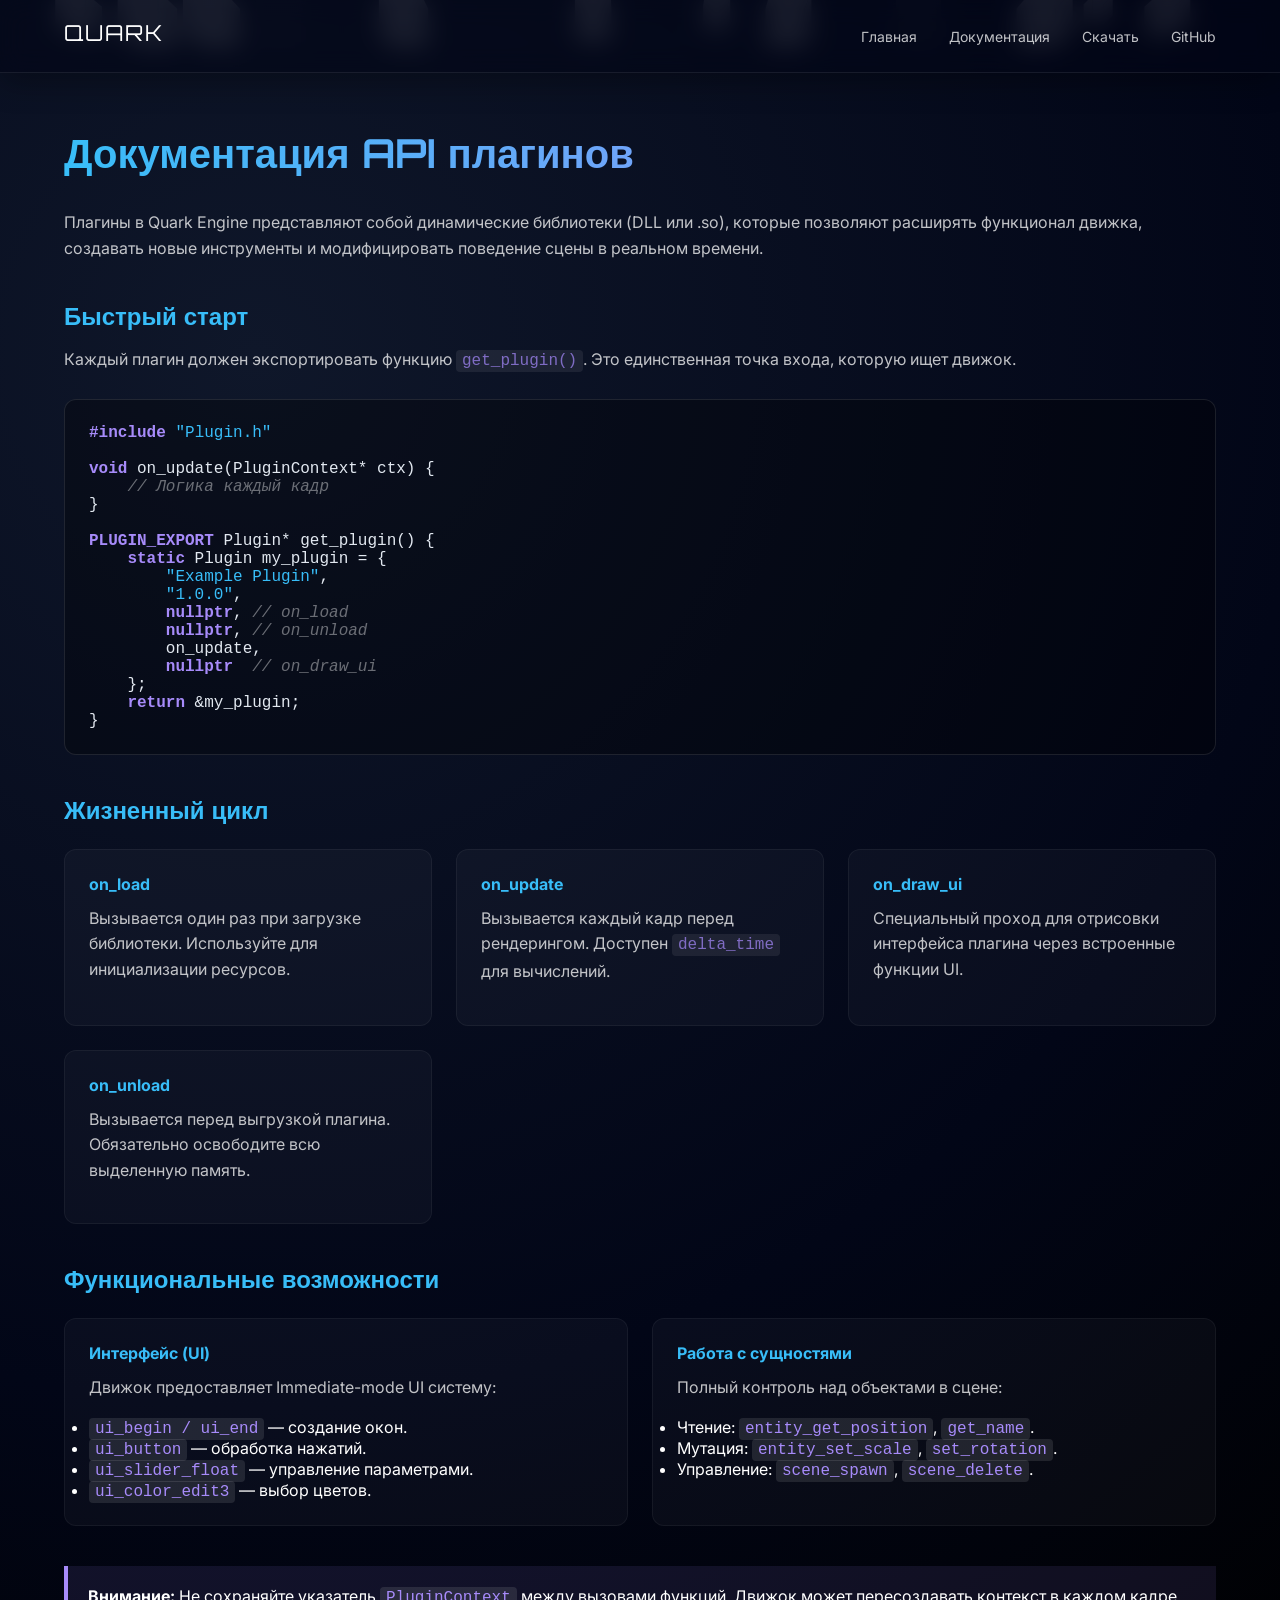
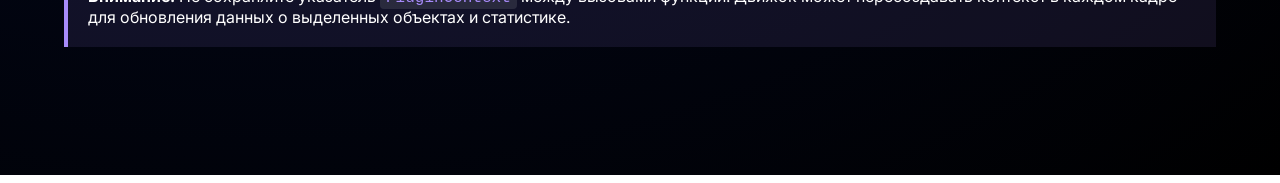
==== docs.html @ c0055a6e "upd" ====
<!DOCTYPE html>
<html lang="ru">
<head>
<meta charset="UTF-8">
<meta name="viewport" content="width=device-width, initial-scale=1.0">
<title>Документация | Quark Engine</title>

<link href="https://fonts.googleapis.com/css2?family=Orbitron:wght@400;700&family=Inter:wght@300;400;600&display=swap" rel="stylesheet">
<link rel="stylesheet" href="style.css">
</head>

<body>

<div class="background-cubes">
    <div class="cube" style="left:10%;animation-delay:0s"><div></div><div></div><div></div><div></div><div></div><div></div></div>
    <div class="cube" style="left:30%;animation-delay:5s"><div></div><div></div><div></div><div></div><div></div><div></div></div>
    <div class="cube" style="left:60%;animation-delay:10s"><div></div><div></div><div></div><div></div><div></div><div></div></div>
    <div class="cube" style="left:80%;animation-delay:15s"><div></div><div></div><div></div><div></div><div></div><div></div></div>
    <div class="cube" style="left:5%;animation-delay:2s;--sz:30px"><div></div><div></div><div></div><div></div><div></div><div></div></div>
    <div class="cube" style="left:20%;animation-delay:7s;--sz:50px;opacity:0.1"><div></div><div></div><div></div><div></div><div></div><div></div></div>
    <div class="cube" style="left:45%;animation-delay:3s;--sz:35px"><div></div><div></div><div></div><div></div><div></div><div></div></div>
    <div class="cube" style="left:55%;animation-delay:12s;--sz:25px"><div></div><div></div><div></div><div></div><div></div><div></div></div>
    <div class="cube" style="left:70%;animation-delay:8s;--sz:45px;opacity:0.15"><div></div><div></div><div></div><div></div><div></div><div></div></div>
    <div class="cube" style="left:90%;animation-delay:18s;--sz:30px"><div></div><div></div><div></div><div></div><div></div><div></div></div>
    <div class="cube" style="left:15%;animation-delay:14s;--sz:40px"><div></div><div></div><div></div><div></div><div></div><div></div></div>
    <div class="cube" style="left:85%;animation-delay:4s;--sz:20px"><div></div><div></div><div></div><div></div><div></div><div></div></div>
</div>

<nav>
    <div class="logo-wrap">
        <div class="logo">QUARK</div>
    </div>
    <ul>
        <li><a href="index.html">Главная</a></li>
        <li><a href="docs.html">Документация</a></li>
        <li><a href="https://github.com/Quark-Engine/QuarkEngine/actions" target="_blank">Скачать</a></li>
        <li><a href="https://github.com/Quark-Engine/QuarkEngine" target="_blank">GitHub</a></li>
    </ul>
</nav>

<main class="docs">
    <h2>Документация API плагинов</h2>
    
    <p>Плагины в Quark Engine представляют собой динамические библиотеки (DLL или .so), которые позволяют расширять функционал движка, создавать новые инструменты и модифицировать поведение сцены в реальном времени.</p>

    <h3>Быстрый старт</h3>
    <p>Каждый плагин должен экспортировать функцию <code>get_plugin()</code>. Это единственная точка входа, которую ищет движок.</p>
    <pre><code><span class="sh-keyword">#include</span> <span class="sh-string">"Plugin.h"</span>

<span class="sh-keyword">void</span> on_update(PluginContext* ctx) {
    <span class="sh-comment">// Логика каждый кадр</span>
}

<span class="sh-keyword">PLUGIN_EXPORT</span> Plugin* get_plugin() {
    <span class="sh-keyword">static</span> Plugin my_plugin = {
        <span class="sh-string">"Example Plugin"</span>,
        <span class="sh-string">"1.0.0"</span>,
        <span class="sh-keyword">nullptr</span>, <span class="sh-comment">// on_load</span>
        <span class="sh-keyword">nullptr</span>, <span class="sh-comment">// on_unload</span>
        on_update,
        <span class="sh-keyword">nullptr</span>  <span class="sh-comment">// on_draw_ui</span>
    };
    <span class="sh-keyword">return</span> &my_plugin;
}</code></pre>

    <h3>Жизненный цикл</h3>
    <div class="api-grid">
        <div class="api-card">
            <h4>on_load</h4>
            <p>Вызывается один раз при загрузке библиотеки. Используйте для инициализации ресурсов.</p>
        </div>
        <div class="api-card">
            <h4>on_update</h4>
            <p>Вызывается каждый кадр перед рендерингом. Доступен <code>delta_time</code> для вычислений.</p>
        </div>
        <div class="api-card">
            <h4>on_draw_ui</h4>
            <p>Специальный проход для отрисовки интерфейса плагина через встроенные функции UI.</p>
        </div>
        <div class="api-card">
            <h4>on_unload</h4>
            <p>Вызывается перед выгрузкой плагина. Обязательно освободите всю выделенную память.</p>
        </div>
    </div>

    <h3>Функциональные возможности</h3>
    
    <div class="api-grid">
        <div class="api-card">
            <h4>Интерфейс (UI)</h4>
            <p>Движок предоставляет Immediate-mode UI систему:</p>
            <ul>
                <li><code>ui_begin / ui_end</code> — создание окон.</li>
                <li><code>ui_button</code> — обработка нажатий.</li>
                <li><code>ui_slider_float</code> — управление параметрами.</li>
                <li><code>ui_color_edit3</code> — выбор цветов.</li>
            </ul>
        </div>

        <div class="api-card">
            <h4>Работа с сущностями</h4>
            <p>Полный контроль над объектами в сцене:</p>
            <ul>
                <li>Чтение: <code>entity_get_position</code>, <code>get_name</code>.</li>
                <li>Мутация: <code>entity_set_scale</code>, <code>set_rotation</code>.</li>
                <li>Управление: <code>scene_spawn</code>, <code>scene_delete</code>.</li>
            </ul>
        </div>
    </div>

    <div class="docs-note">
        <strong>Внимание:</strong> Не сохраняйте указатель <code>PluginContext</code> между вызовами функций. Движок может пересоздавать контекст в каждом кадре для обновления данных о выделенных объектах и статистике.
    </div>
</main>

</body>
</html>
---- style.css ----
@view-transition {
    navigation: auto;
}

html {
    scroll-behavior: smooth;
}

:root{
    --accent:#38bdf8;
    --accent2:#a78bfa;
}

*{
    margin:0;
    padding:0;
    box-sizing:border-box;
}

body{
    font-family:'Inter',sans-serif;
    background: radial-gradient(circle at 20% 20%, #0f172a, #020617 60%, #000000);
    color:white;
    overflow-x:hidden;
    animation: fadeInPage 0.5s ease-out;
}

@keyframes fadeInPage {
    from { opacity: 0; transform: translateY(10px); }
    to { opacity: 1; transform: translateY(0); }
}

nav{
    position:fixed;
    top:0;
    width:100%;
    display:flex;
    justify-content:space-between;
    align-items:center;
    padding:16px 64px;

    background: rgba(2,6,23,0.6);
    backdrop-filter: blur(12px);
    z-index:1000;

    border-bottom:1px solid rgba(255,255,255,0.08);
    box-shadow:0 10px 30px rgba(0,0,0,0.3);
    view-transition-name: main-nav;
}

.logo-wrap{
    display:flex;
    align-items:center;
    height:40px;
    overflow:visible;
}

nav .logo{
    font-family:'Orbitron', sans-serif;
    font-size:22px;
    letter-spacing:2px;
    line-height:1;

    display:block;

    padding:2px 0 6px 0;

    transform: translateY(-1px);

    -webkit-font-smoothing: antialiased;
    -moz-osx-font-smoothing: grayscale;
}

nav ul{
    display:flex;
    gap:32px;
    list-style:none;
}

nav ul li{
    cursor:pointer;
    opacity:0.75;
    transition:0.3s;
    font-size:14px;
}

nav ul li:hover{
    opacity:1;
    color:var(--accent);
}

nav ul li a {
    display: block;
    color: inherit;
    text-decoration: none;
}

/* HERO */
.hero{
    height:100vh;
    display:flex;
    align-items:center;
    justify-content:space-between;
    padding:0 64px;
    view-transition-name: page-content;
}

.title{
    max-width:640px;
}

.title h1{
    font-family:'Orbitron', sans-serif;
    font-size:80px;
    line-height:1.3;
    background:linear-gradient(90deg,var(--accent),var(--accent2));
    -webkit-background-clip:text;
    -webkit-text-fill-color:transparent;
    text-shadow:0 10px 40px rgba(56,189,248,0.15);
    padding-bottom: 28px;
}

.title p{
    margin-top:8px;
    opacity:0.75;
    font-size:18px;
    max-width:512px;
}

.buttons{
    margin-top:32px;
    display:flex;
    gap:16px;
}

.btn{
    display: inline-block;
    text-decoration: none;
    color: white;
    padding:12px 28px;
    border-radius:12px;
    border:1px solid rgba(255,255,255,0.3);
    background:linear-gradient(135deg, rgba(56,189,248,0.2), rgba(167,139,250,0.2));
    backdrop-filter:blur(6px);
    cursor:pointer;
    transition:0.3s;
    font-size:14px;
    font-weight:600;
}

.btn:hover{
    transform:translateY(-2px);
    box-shadow:0 0 20px rgba(56,189,248,0.4);
    background:linear-gradient(135deg, rgba(56,189,248,0.3), rgba(167,139,250,0.3));
    border-color: rgba(255,255,255,0.5);
}

/* IMAGE */
.engine-preview{
    perspective:1200px;
}

.engine-preview img{
    width:704px;
    border-radius:8px 8px 24px 24px;
    transform:rotateY(-25deg) rotateX(5deg);
    box-shadow:0 40px 80px rgba(0,0,0,0.6);
    transition:0.5s;
}

.engine-preview img:hover{
    transform:rotateY(-10deg) rotateX(2deg) scale(1.02);
}

/* FLOAT GRID */
.background-cubes{
    position:fixed;
    width:100%;
    height:100%;
    z-index:-1;
    overflow:hidden;
    perspective:1000px;
    view-transition-name: bg-cubes;
}

.background-cubes .cube{
    position:absolute;
    width:var(--sz, 40px);
    height:var(--sz, 40px);
    transform-style:preserve-3d;
    animation:float 22s linear infinite;
}

.background-cubes .cube div{
    position:absolute;
    width:100%;
    height:100%;
    background:rgba(255,255,255,0.1);
}

.background-cubes .cube div:nth-child(1) { transform: translateZ(calc(var(--sz, 40px) / 2)); }
.background-cubes .cube div:nth-child(2) { transform: rotateY(180deg) translateZ(calc(var(--sz, 40px) / 2)); }
.background-cubes .cube div:nth-child(3) { transform: rotateY(90deg) translateZ(calc(var(--sz, 40px) / 2)); }
.background-cubes .cube div:nth-child(4) { transform: rotateY(-90deg) translateZ(calc(var(--sz, 40px) / 2)); }
.background-cubes .cube div:nth-child(5) { transform: rotateX(90deg) translateZ(calc(var(--sz, 40px) / 2)); }
.background-cubes .cube div:nth-child(6) { transform: rotateX(-90deg) translateZ(calc(var(--sz, 40px) / 2)); }

@keyframes float{
    from{transform:translateY(110vh) rotateX(0deg) rotateY(0deg) rotateZ(0deg)}
    to{transform:translateY(-20vh) rotateX(360deg) rotateY(720deg) rotateZ(360deg)}
}

/* DOCS */
.docs{
    padding:128px 64px;
    scroll-margin-top: 80px;
    view-transition-name: page-content;
}

.docs h2{
    font-family:'Orbitron', sans-serif;
    font-size:40px;
    margin-bottom:32px;
    background: linear-gradient(90deg, var(--accent), var(--accent2));
    -webkit-background-clip: text;
    -webkit-text-fill-color: transparent;
}

.docs h3 {
    font-family: 'Orbitron', sans-serif;
    font-size: 24px;
    margin: 40px 0 16px 0;
    color: var(--accent);
}

.docs p{
    opacity:0.75;
    line-height:1.6;
    margin-bottom: 16px;
}

.docs code {
    font-family: 'JetBrains Mono', 'Fira Code', 'Consolas', monospace;
    background: rgba(255,255,255,0.1);
    padding: 2px 6px;
    border-radius: 4px;
    color: var(--accent2);
}

.docs pre {
    background: rgba(0,0,0,0.3);
    padding: 24px;
    border-radius: 12px;
    border: 1px solid rgba(255,255,255,0.1);
    backdrop-filter: blur(8px);
    -webkit-backdrop-filter: blur(8px);
    overflow-x: auto;
    margin: 24px 0;
}

.docs pre code {
    background: none;
    padding: 0;
    color: #e2e8f0;
}

.api-grid {
    display: grid;
    grid-template-columns: repeat(auto-fit, minmax(300px, 1fr));
    gap: 24px;
    margin-top: 24px;
}

.api-card {
    background: rgba(255,255,255,0.03);
    padding: 24px;
    border-radius: 12px;
    border: 1px solid rgba(255,255,255,0.05);
    backdrop-filter: blur(8px);
    -webkit-backdrop-filter: blur(8px);
}

.api-card h4 {
    margin-bottom: 12px;
    color: var(--accent);
}

.docs-note {
    margin-top: 40px;
    padding: 20px;
    border-left: 4px solid var(--accent2);
    background: rgba(167, 139, 250, 0.1);
    backdrop-filter: blur(8px);
    -webkit-backdrop-filter: blur(8px);
}

/* Syntax Highlighting */
.sh-keyword { color: var(--accent2); font-weight: 600; }
.sh-string { color: var(--accent); }
.sh-comment { color: rgba(255,255,255,0.4); font-style: italic; }

/* RESPONSIVE */
@media (max-width: 1024px) {
    nav {
        padding: 16px 24px;
    }

    nav ul {
        display: none;
    }

    .hero {
        flex-direction: column;
        height: auto;
        padding: 128px 24px 64px 24px;
        text-align: center;
        justify-content: center;
    }

    .title {
        max-width: 100%;
        margin-bottom: 48px;
    }

    .title h1 {
        font-size: 48px;
    }

    .title p {
        margin: 24px auto 0 auto;
    }

    .buttons {
        justify-content: center;
    }

    .engine-preview img {
        width: 100%;
        max-width: 480px;
        transform: rotateY(0) rotateX(0);
    }

    .docs {
        padding: 64px 24px;
    }
}
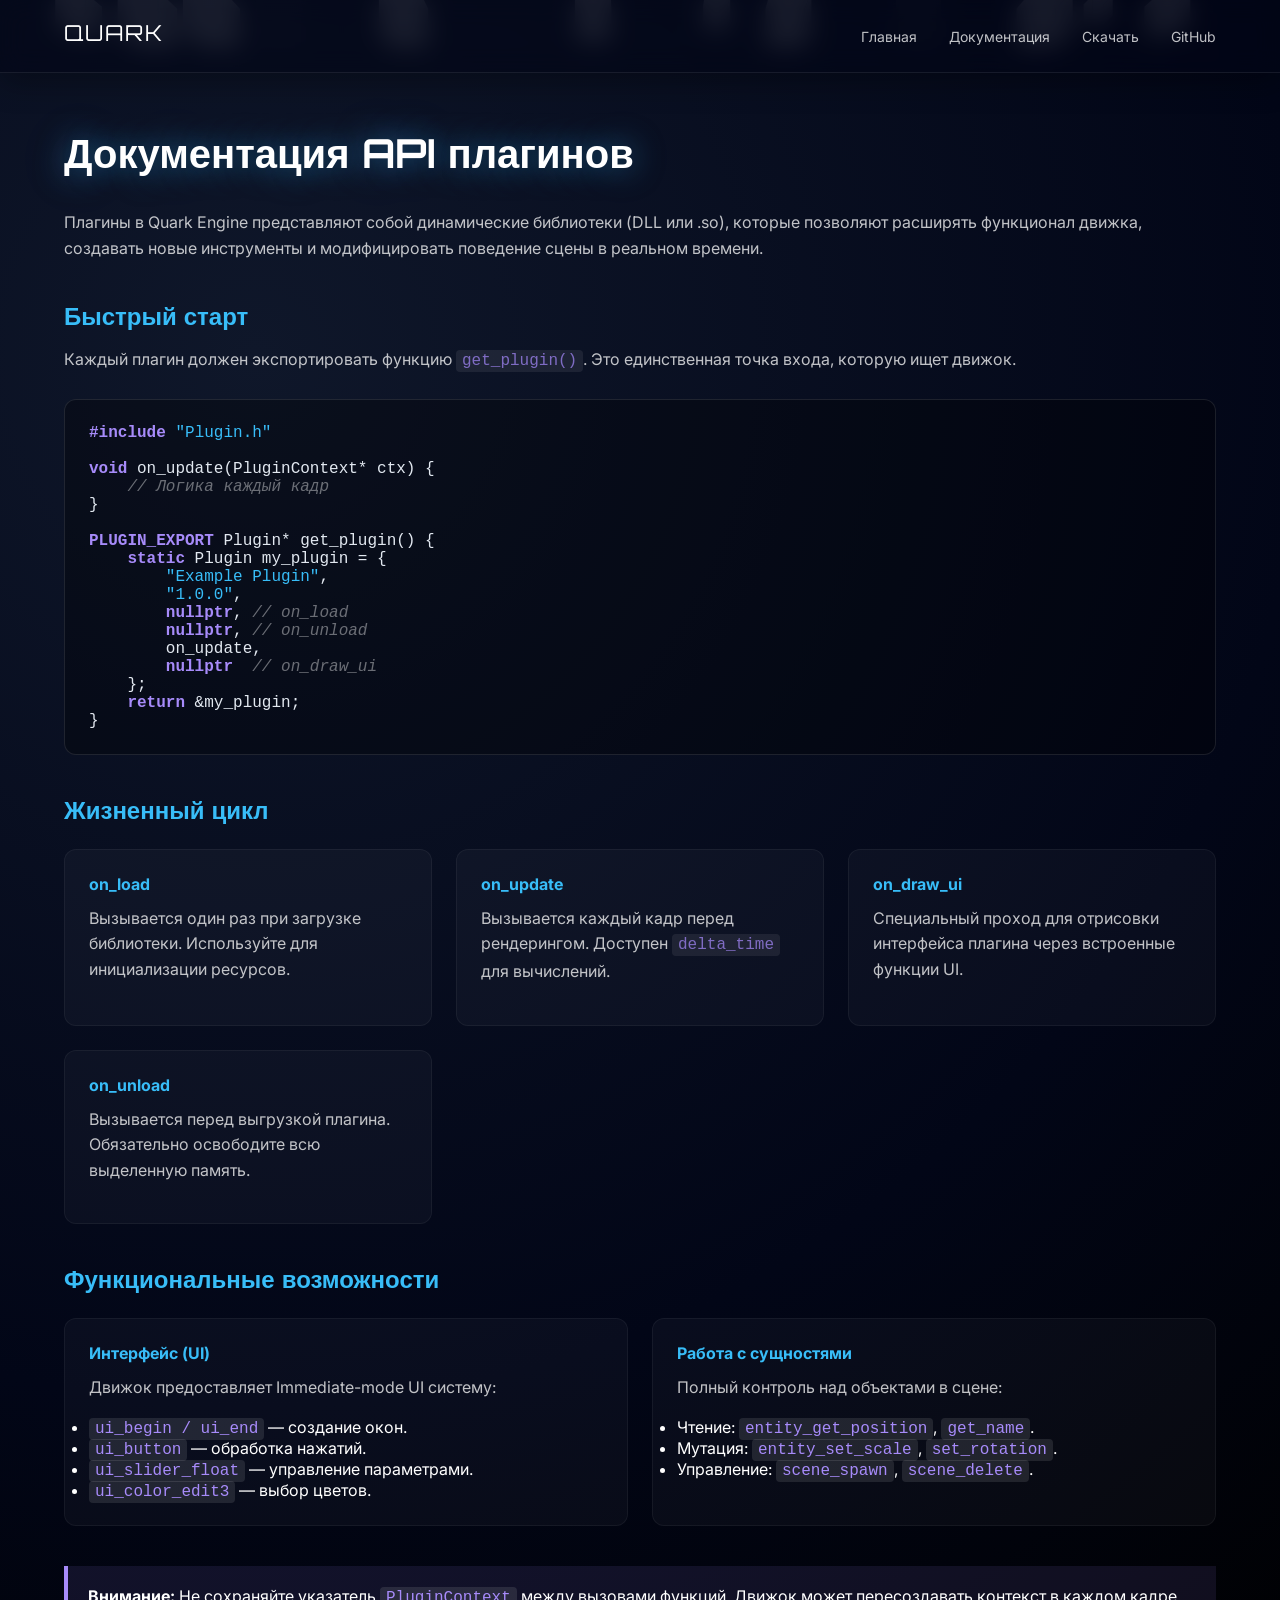
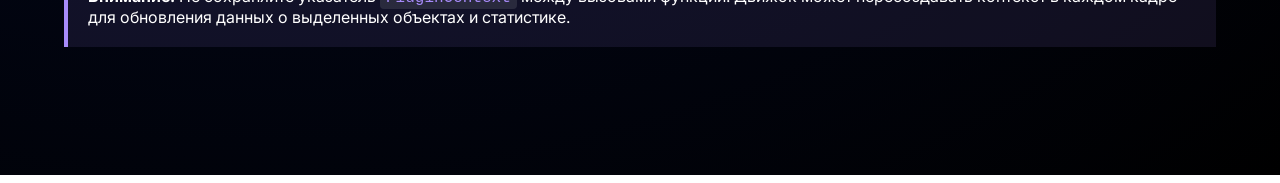
==== commit eaba7af9: "upd" ====
--- a/docs.html
+++ b/docs.html
@@ -32,7 +32,7 @@
     </div>
     <ul>
         <li><a href="index.html">Главная</a></li>
-        <li><a href="docs.html">Документация</a></li>
+        <li><a href="https://quark-engine.gitbook.io/quark-engine-docs/" target="_blank">Документация</a></li>
         <li><a href="https://github.com/Quark-Engine/QuarkEngine/actions" target="_blank">Скачать</a></li>
         <li><a href="https://github.com/Quark-Engine/QuarkEngine" target="_blank">GitHub</a></li>
     </ul>
--- a/style.css
+++ b/style.css
@@ -109,14 +109,14 @@
     max-width:640px;
 }
 
-.title h1{
-    font-family:'Orbitron', sans-serif;
-    font-size:80px;
-    line-height:1.3;
-    background:linear-gradient(90deg,var(--accent),var(--accent2));
-    -webkit-background-clip:text;
-    -webkit-text-fill-color:transparent;
-    text-shadow:0 10px 40px rgba(56,189,248,0.15);
+.title h1 {
+    font-family: 'Orbitron', sans-serif;
+    font-size: 80px;
+    line-height: 1.3;
+    color: #ffffff;
+    text-shadow:
+        0 0 40px rgba(56, 189, 248, 0.6),
+        0 0 80px rgba(167, 139, 250, 0.3);
     padding-bottom: 28px;
 }
 
@@ -217,13 +217,14 @@
     view-transition-name: page-content;
 }
 
-.docs h2{
-    font-family:'Orbitron', sans-serif;
-    font-size:40px;
-    margin-bottom:32px;
-    background: linear-gradient(90deg, var(--accent), var(--accent2));
-    -webkit-background-clip: text;
-    -webkit-text-fill-color: transparent;
+.docs h2 {
+    font-family: 'Orbitron', sans-serif;
+    font-size: 40px;
+    margin-bottom: 32px;
+    color: #ffffff;
+    text-shadow:
+        0 0 30px rgba(56, 189, 248, 0.5),
+        0 0 60px rgba(167, 139, 250, 0.2);
 }
 
 .docs h3 {
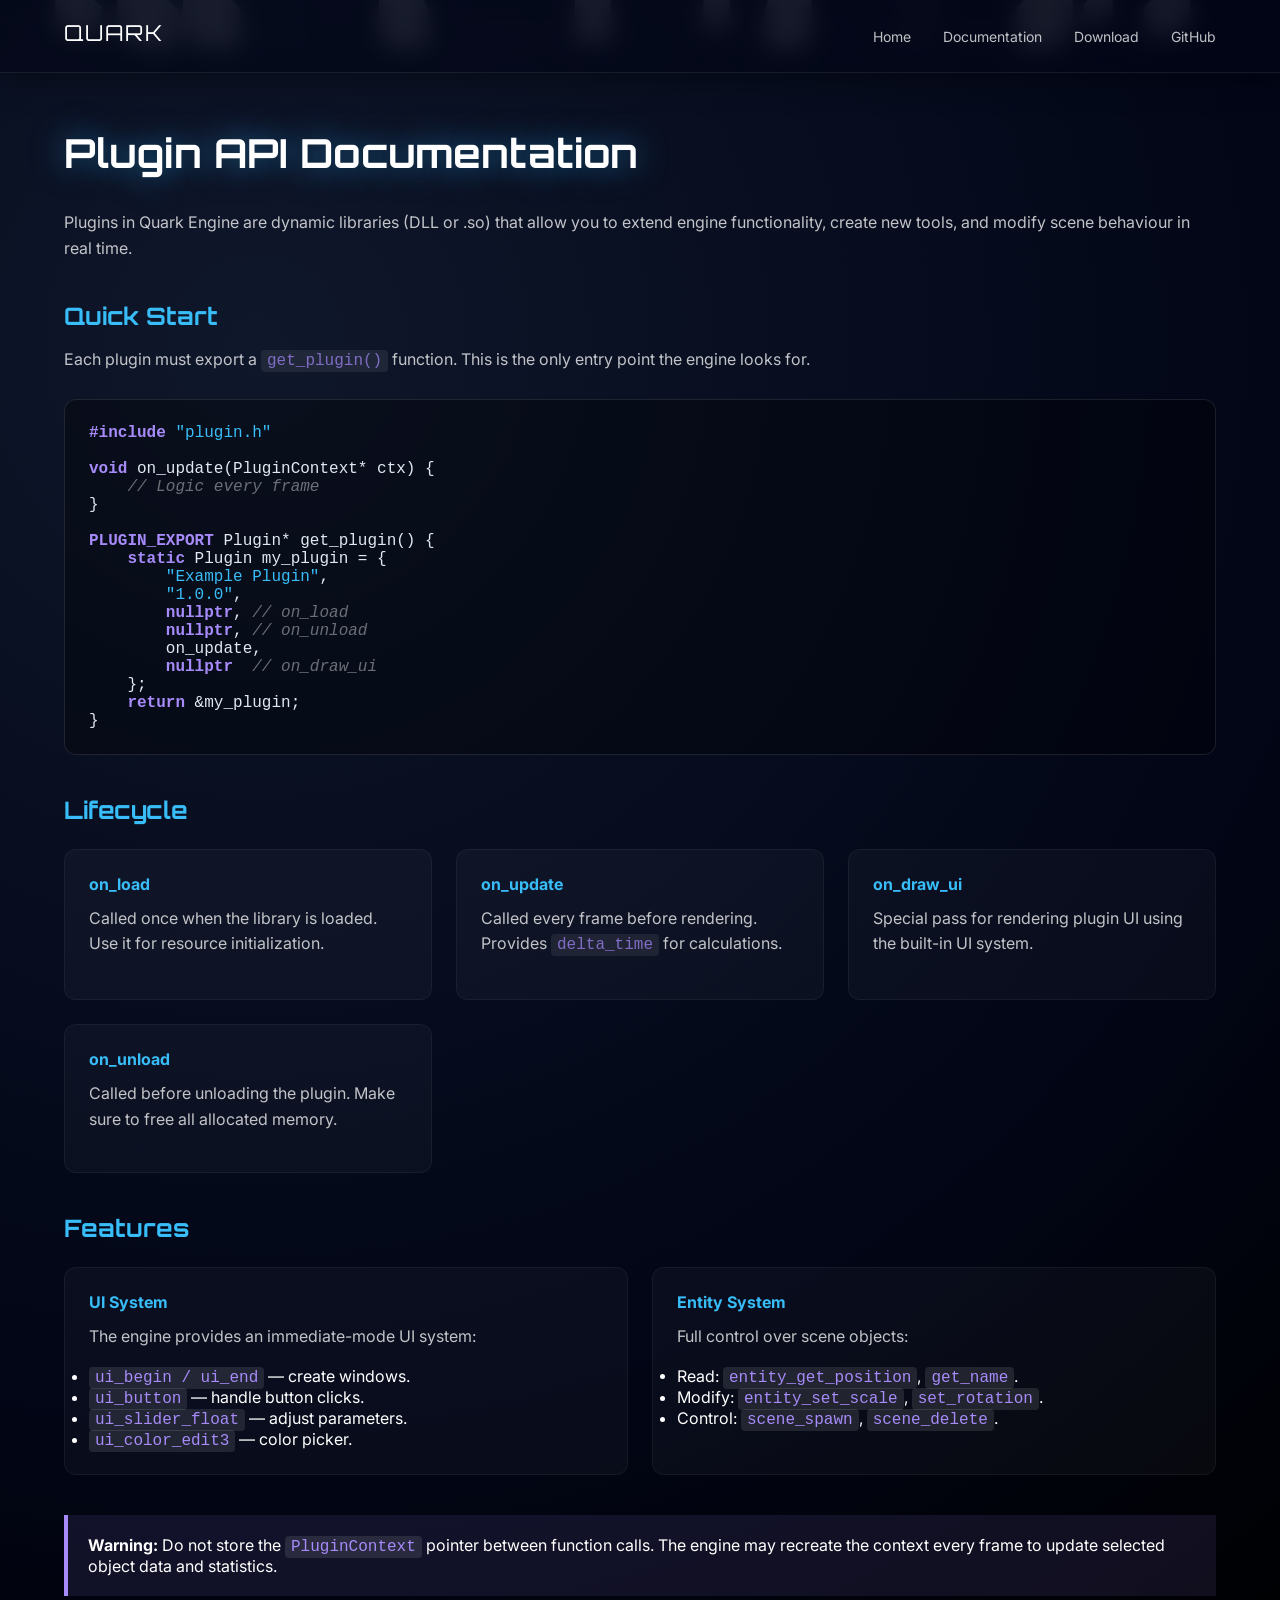
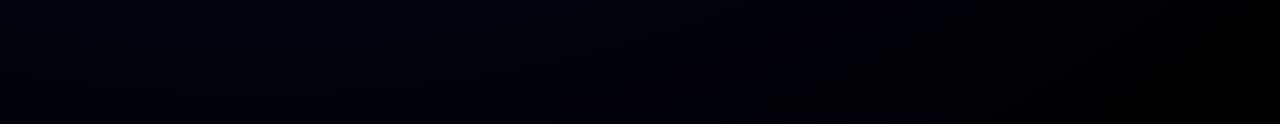
==== commit 59b12f06: "docs upd" ====
--- a/docs.html
+++ b/docs.html
@@ -3,7 +3,7 @@
 <head>
 <meta charset="UTF-8">
 <meta name="viewport" content="width=device-width, initial-scale=1.0">
-<title>Документация | Quark Engine</title>
+<title>Documentation | Quark Engine</title>
 
 <link href="https://fonts.googleapis.com/css2?family=Orbitron:wght@400;700&family=Inter:wght@300;400;600&display=swap" rel="stylesheet">
 <link rel="stylesheet" href="style.css">
@@ -31,24 +31,24 @@
         <div class="logo">QUARK</div>
     </div>
     <ul>
-        <li><a href="index.html">Главная</a></li>
-        <li><a href="https://quark-engine.gitbook.io/quark-engine-docs/" target="_blank">Документация</a></li>
-        <li><a href="https://github.com/Quark-Engine/QuarkEngine/actions" target="_blank">Скачать</a></li>
+        <li><a href="index.html">Home</a></li>
+        <li><a href="https://quark-engine.gitbook.io/quark-engine-docs/" target="_blank">Documentation</a></li>
+        <li><a href="https://github.com/Quark-Engine/QuarkEngine/actions" target="_blank">Download</a></li>
         <li><a href="https://github.com/Quark-Engine/QuarkEngine" target="_blank">GitHub</a></li>
     </ul>
 </nav>
 
 <main class="docs">
-    <h2>Документация API плагинов</h2>
+    <h2>Plugin API Documentation</h2>
     
-    <p>Плагины в Quark Engine представляют собой динамические библиотеки (DLL или .so), которые позволяют расширять функционал движка, создавать новые инструменты и модифицировать поведение сцены в реальном времени.</p>
+    <p>Plugins in Quark Engine are dynamic libraries (DLL or .so) that allow you to extend engine functionality, create new tools, and modify scene behaviour in real time.</p>
 
-    <h3>Быстрый старт</h3>
-    <p>Каждый плагин должен экспортировать функцию <code>get_plugin()</code>. Это единственная точка входа, которую ищет движок.</p>
-    <pre><code><span class="sh-keyword">#include</span> <span class="sh-string">"Plugin.h"</span>
+    <h3>Quick Start</h3>
+    <p>Each plugin must export a <code>get_plugin()</code> function. This is the only entry point the engine looks for.</p>
+    <pre><code><span class="sh-keyword">#include</span> <span class="sh-string">"plugin.h"</span>
 
 <span class="sh-keyword">void</span> on_update(PluginContext* ctx) {
-    <span class="sh-comment">// Логика каждый кадр</span>
+    <span class="sh-comment">// Logic every frame</span>
 }
 
 <span class="sh-keyword">PLUGIN_EXPORT</span> Plugin* get_plugin() {
@@ -63,53 +63,53 @@
     <span class="sh-keyword">return</span> &my_plugin;
 }</code></pre>
 
-    <h3>Жизненный цикл</h3>
+    <h3>Lifecycle</h3>
     <div class="api-grid">
         <div class="api-card">
             <h4>on_load</h4>
-            <p>Вызывается один раз при загрузке библиотеки. Используйте для инициализации ресурсов.</p>
+            <p>Called once when the library is loaded. Use it for resource initialization.</p>
         </div>
         <div class="api-card">
             <h4>on_update</h4>
-            <p>Вызывается каждый кадр перед рендерингом. Доступен <code>delta_time</code> для вычислений.</p>
+            <p>Called every frame before rendering. Provides <code>delta_time</code> for calculations.</p>
         </div>
         <div class="api-card">
             <h4>on_draw_ui</h4>
-            <p>Специальный проход для отрисовки интерфейса плагина через встроенные функции UI.</p>
+            <p>Special pass for rendering plugin UI using the built-in UI system.</p>
         </div>
         <div class="api-card">
             <h4>on_unload</h4>
-            <p>Вызывается перед выгрузкой плагина. Обязательно освободите всю выделенную память.</p>
+            <p>Called before unloading the plugin. Make sure to free all allocated memory.</p>
         </div>
     </div>
 
-    <h3>Функциональные возможности</h3>
+    <h3>Features</h3>
     
     <div class="api-grid">
         <div class="api-card">
-            <h4>Интерфейс (UI)</h4>
-            <p>Движок предоставляет Immediate-mode UI систему:</p>
+            <h4>UI System</h4>
+            <p>The engine provides an immediate-mode UI system:</p>
             <ul>
-                <li><code>ui_begin / ui_end</code> — создание окон.</li>
-                <li><code>ui_button</code> — обработка нажатий.</li>
-                <li><code>ui_slider_float</code> — управление параметрами.</li>
-                <li><code>ui_color_edit3</code> — выбор цветов.</li>
+                <li><code>ui_begin / ui_end</code> — create windows.</li>
+                <li><code>ui_button</code> — handle button clicks.</li>
+                <li><code>ui_slider_float</code> — adjust parameters.</li>
+                <li><code>ui_color_edit3</code> — color picker.</li>
             </ul>
         </div>
 
         <div class="api-card">
-            <h4>Работа с сущностями</h4>
-            <p>Полный контроль над объектами в сцене:</p>
+            <h4>Entity System</h4>
+            <p>Full control over scene objects:</p>
             <ul>
-                <li>Чтение: <code>entity_get_position</code>, <code>get_name</code>.</li>
-                <li>Мутация: <code>entity_set_scale</code>, <code>set_rotation</code>.</li>
-                <li>Управление: <code>scene_spawn</code>, <code>scene_delete</code>.</li>
+                <li>Read: <code>entity_get_position</code>, <code>get_name</code>.</li>
+                <li>Modify: <code>entity_set_scale</code>, <code>set_rotation</code>.</li>
+                <li>Control: <code>scene_spawn</code>, <code>scene_delete</code>.</li>
             </ul>
         </div>
     </div>
 
     <div class="docs-note">
-        <strong>Внимание:</strong> Не сохраняйте указатель <code>PluginContext</code> между вызовами функций. Движок может пересоздавать контекст в каждом кадре для обновления данных о выделенных объектах и статистике.
+        <strong>Warning:</strong> Do not store the <code>PluginContext</code> pointer between function calls. The engine may recreate the context every frame to update selected object data and statistics.
     </div>
 </main>
 
